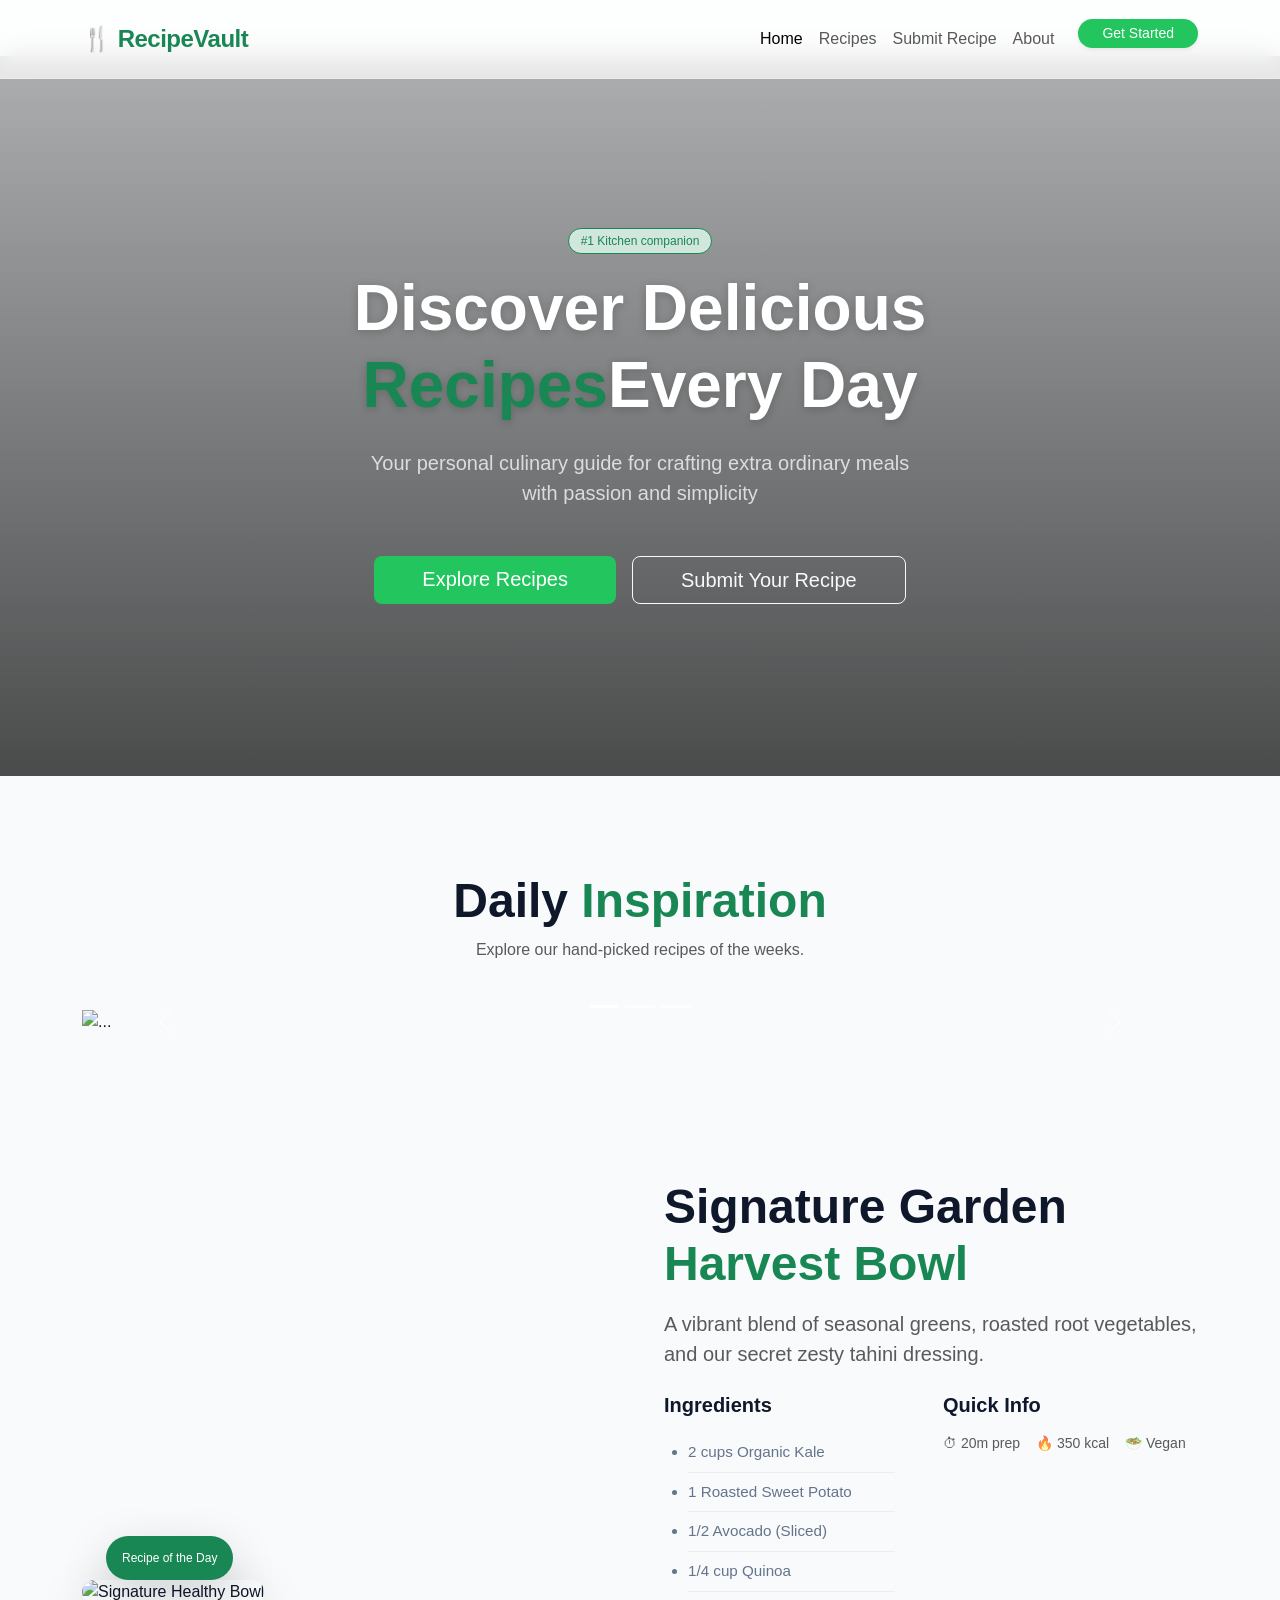
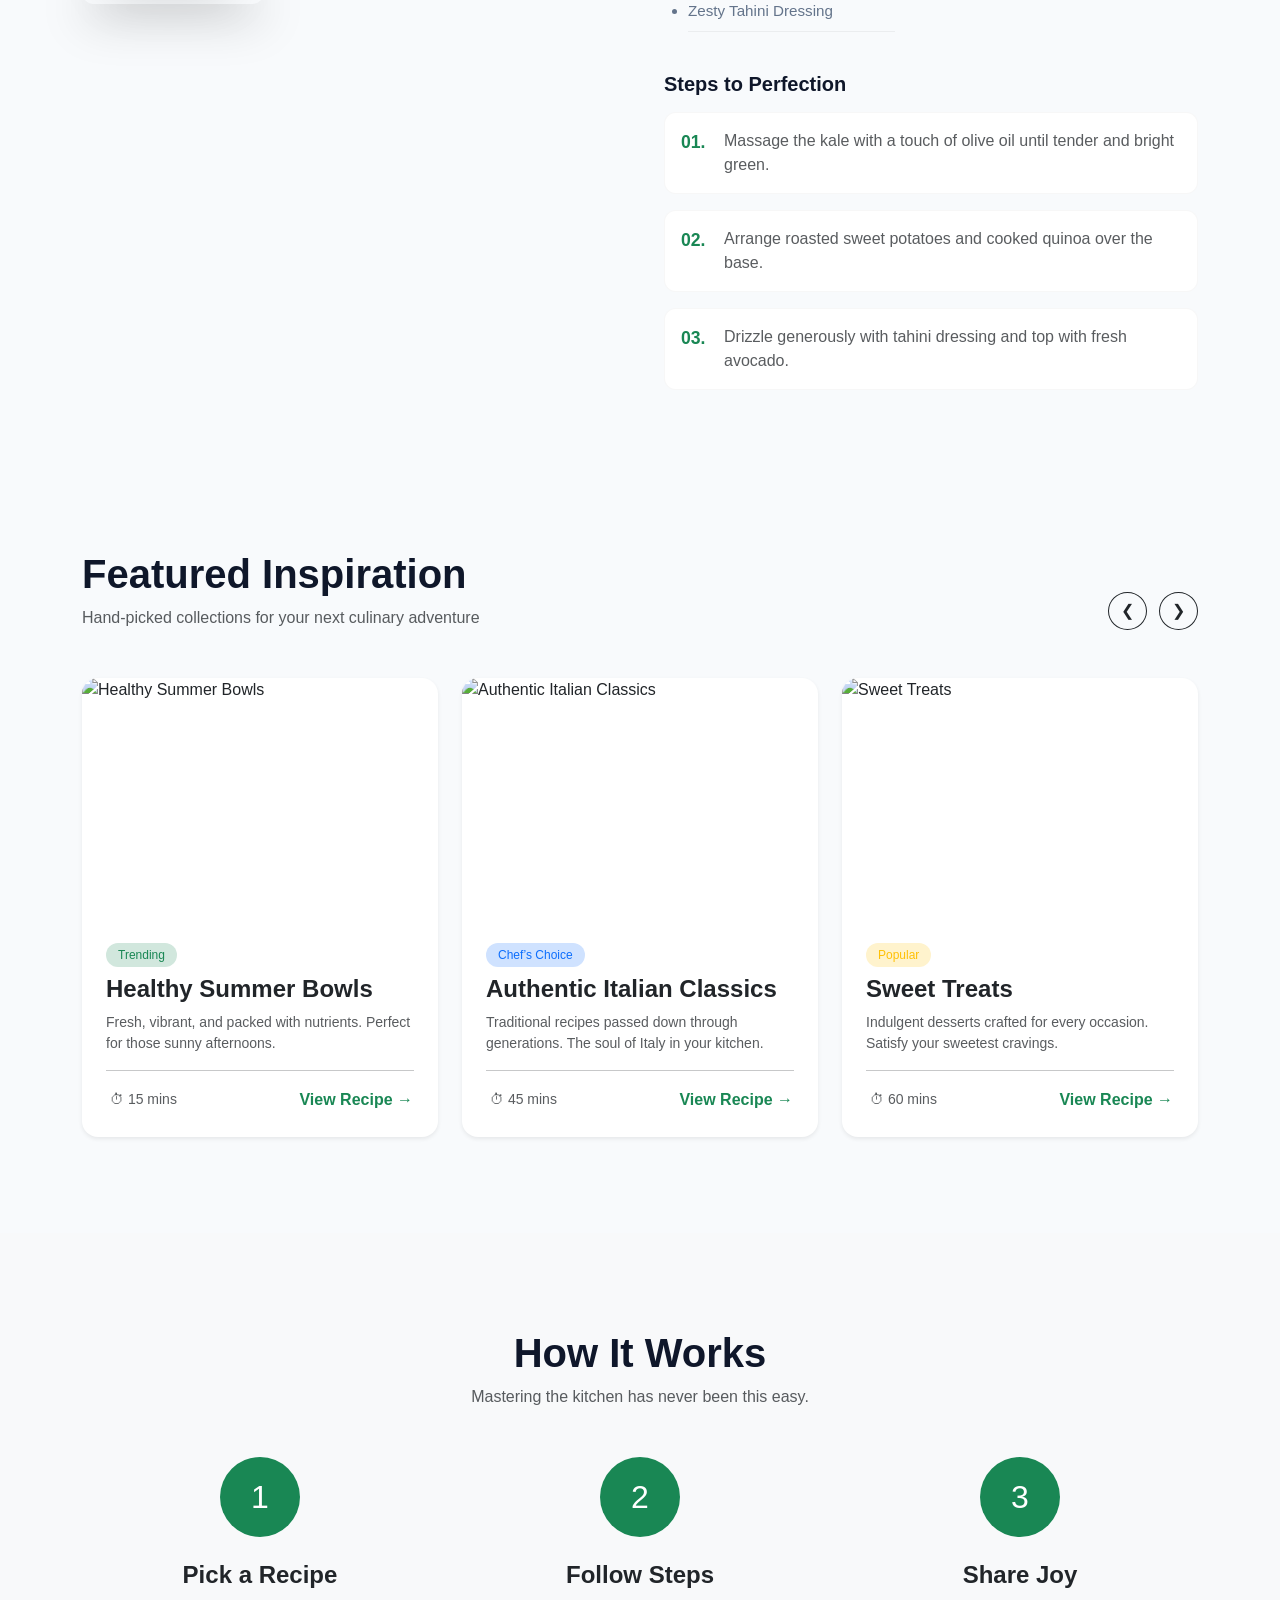
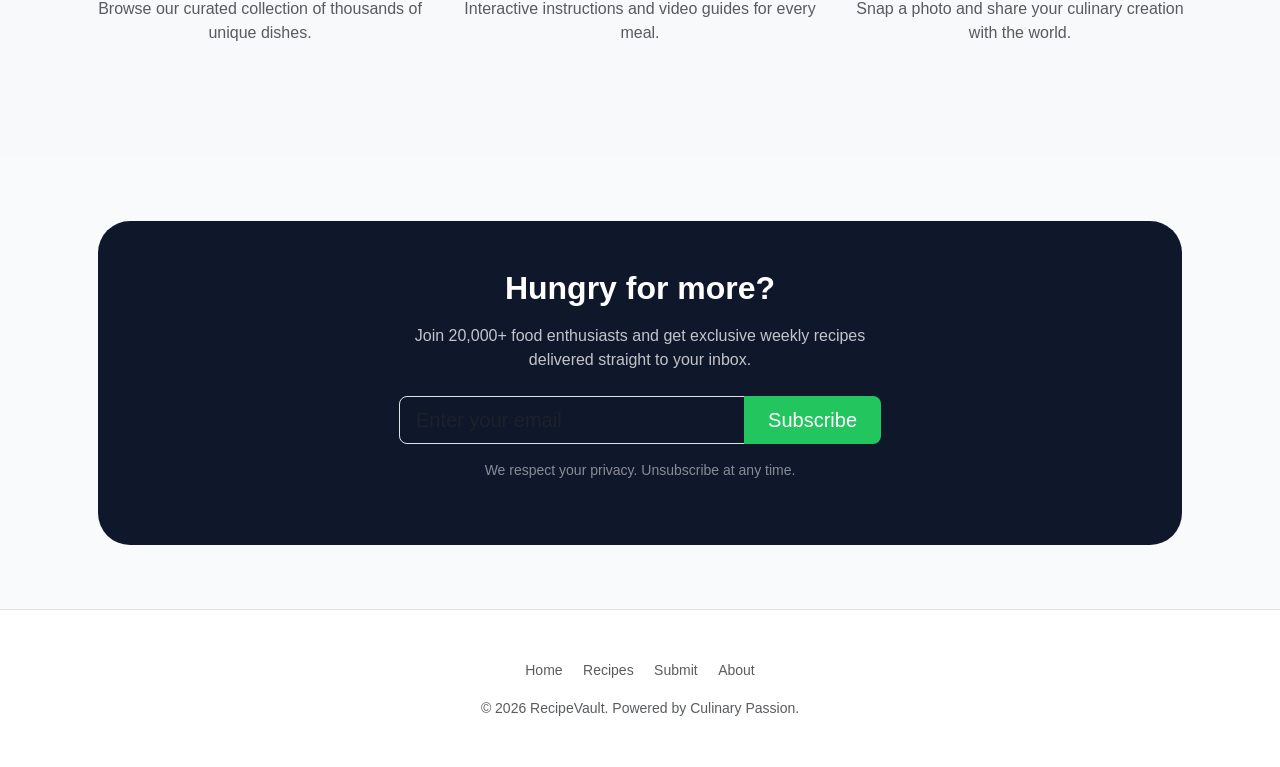
==== index.html @ 70a45aa1 "linking css file error fixing" ====
<!DOCTYPE html>
<html lang="en">
<head>
    <meta charset="UTF-8">
    <meta name="viewport" content="width=device-width, initial-scale=1">
    <title>RecipeVault</title>
    <link href="https://cdn.jsdelivr.net/npm/bootstrap@5.3.2/dist/css/bootstrap.min.css" rel="stylesheet">
    <link rel="stylesheet" href="/css/style.css">
    <link rel="stylesheet" href="https://cdnjs.cloudflare.com/ajax/libs/font-awesome/6.4.2/css/all.min.css">
</head>
<body>
<!--nav bar-->
<nav class="navbar navbar-expand-lg navbar-light fixed-top py-3">
        <div class="container">
            <a class="navbar-brand fw-bold text-success" href="index.html">🍴 RecipeVault</a>

            <button class="navbar-toggler border-0" type="button" data-bs-toggle="collapse" data-bs-target="#navMenu">
                <span class="navbar-toggler-icon"></span>
            </button>

            <div class="collapse navbar-collapse" id="navMenu">
                <ul class="navbar-nav ms-auto mb-2 mb-lg-0">
                    <li class="nav-item"><a class="nav-link fw-medium active" href="index.html">Home</a></li>
                    <li class="nav-item"><a class="nav-link fw-medium" href="recipes.html">Recipes</a></li>
                    <li class="nav-item"><a class="nav-link fw-medium" href="submit-recipe.html">Submit Recipe</a></li>
                    <li class="nav-item"><a class="nav-link fw-medium " href="about.html">About</a></li>
                    <li class="nav-item ms-lg-3"><a class="btn btn-success btn-sm px-4 rounded-pill shadow-sm mt-2 mt-lg-0"href="login.html">Get Started</a></li>
                </ul>
            </div>
        </div>
    </nav>

<section class="hero-section text-center text-white">
    <div class="container hero-content">
        <span class="badge bg-success-subtle text-success border border-success mb-3">#1 Kitchen companion</span>
        <h1 class="display-3 fw-bold">Discover Delicious<br><span class="text-success">Recipes</span>Every Day</h1>
        <p class="lead mb-5 opacity-75">Your personal culinary guide for crafting extra ordinary meals<br>with passion and simplicity</p>
        <div class="d-flex justify-content-center gap-3">
         <a href="recipes.html" class="btn btn-success btn-lg px-5" >Explore Recipes</a>
         <a href="submit-recipe.html" class="btn btn-outline-light btn-lg px-5" >Submit Your Recipe</a>
        </div>
    </div>
</section>
<section class="container my-5 py-5 reveal">
    <div class="text-center mb-5">
        <h2 class="display-5 fw-bold">Daily<span class="text-success"> Inspiration</span></h2>
        <p class="text-muted">Explore our hand-picked recipes of the weeks.</p>
    </div>
    <div id="carouselExampleCaptions" class="carousel slide">
  <div class="carousel-indicators">
    <button type="button" data-bs-target="#carouselExampleCaptions" data-bs-slide-to="0" class="active" aria-current="true" aria-label="Slide 1"></button>
    <button type="button" data-bs-target="#carouselExampleCaptions" data-bs-slide-to="1" aria-label="Slide 2"></button>
    <button type="button" data-bs-target="#carouselExampleCaptions" data-bs-slide-to="2" aria-label="Slide 3"></button>
  </div>
  <div class="carousel-inner">
    <div class="carousel-item active">
      <img src="https://images.unsplash.com/photo-1546069901-ba9599a7e63c?auto=format&fit=crop&w=1200&h=600&q=80" class="d-block w-100" alt="...">
      <div class="carousel-caption d-none d-md-block">
        <h5>First slide label</h5>
        <p>Some representative placeholder content for the first slide.</p>
      </div>
    </div>
    <div class="carousel-item">
      <img src="https://images.unsplash.com/photo-1567620905732-2d1ec7ab7445?auto=format&fit=crop&w=1200&h=600&q=80" class="d-block w-100" alt="...">
      <div class="carousel-caption d-none d-md-block">
        <h5>Second slide label</h5>
        <p>Some representative placeholder content for the second slide.</p>
      </div>
    </div>
    <div class="carousel-item">
      <img src="https://images.unsplash.com/photo-1551024601-bec78aea704b?auto=format&fit=crop&w=1200&h=600&q=80" class="d-block w-100" alt="...">
      <div class="carousel-caption d-none d-md-block">
        <h5>Third slide label</h5>
        <p>Some representative placeholder content for the third slide.</p>
      </div>
    </div>
  </div>
  <button class="carousel-control-prev" type="button" data-bs-target="#carouselExampleCaptions" data-bs-slide="prev">
    <span class="carousel-control-prev-icon" aria-hidden="true"></span>
    <span class="visually-hidden">Previous</span>
  </button>
  <button class="carousel-control-next" type="button" data-bs-target="#carouselExampleCaptions" data-bs-slide="next">
    <span class="carousel-control-next-icon" aria-hidden="true"></span>
    <span class="visually-hidden">Next</span>
  </button>
</div>
</section>

  <section class="container my-5 py-5 reveal">
        <div class="row g-5 align-items-center">
            <div class="col-lg-6">
                <div class="position-relative">
                    <img src="https://images.unsplash.com/photo-1546069901-ba9599a7e63c?auto=format&fit=crop&w=1200&q=80"
                        class="img-fluid rounded-4 shadow-lg" alt="Signature Healthy Bowl">
                    <div class="position-absolute bottom-0 start-0 m-4">
                        <span class="badge bg-success shadow-lg p-3">Recipe of the Day</span>
                    </div>
                </div>
            </div>
            <div class="col-lg-6">
                <h2 class="display-5 fw-bold mb-3">Signature Garden <br><span class="text-success">Harvest Bowl</span>
                </h2>
                <p class="text-muted lead mb-4">A vibrant blend of seasonal greens, roasted root vegetables, and our
                    secret zesty tahini dressing.</p>

                <div class="row">
                    <div class="col-md-6 mb-4">
                        <h5 class="fw-bold mb-3">Ingredients</h5>
                        <ul  class="list-unstyled ingredients-list px-4" style="list-style-type: disc;">
                            <li> 2 cups Organic Kale</li>
                            <li> 1 Roasted Sweet Potato</li>
                            <li> 1/2 Avocado (Sliced)</li>
                            <li> 1/4 cup Quinoa</li>
                            <li> Zesty Tahini Dressing</li>
                        </ul>
                    </div>
                    <div class="col-md-6 mb-4">
                        <h5 class="fw-bold mb-3">Quick Info</h5>
                        <div class="d-flex gap-3 text-muted small">
                            <span>⏱ 20m prep</span>
                            <span>🔥 350 kcal</span>
                            <span>🥗 Vegan</span>
                        </div>
                    </div>
                </div>

                <div class="instructions-section">
                    <h5 class="fw-bold mb-3">Steps to Perfection</h5>
                    <div class="instruction-step mb-3">
                        <span class="step-number text-success fw-bold me-2">01.</span>
                        <span class="text-muted">Massage the kale with a touch of olive oil until tender and bright
                            green.</span>
                    </div>
                    <div class="instruction-step mb-3">
                        <span class="step-number text-success fw-bold me-2">02.</span>
                        <span class="text-muted">Arrange roasted sweet potatoes and cooked quinoa over the base.</span>
                    </div>
                    <div class="instruction-step mb-3">
                        <span class="step-number text-success fw-bold me-2">03.</span>
                        <span class="text-muted">Drizzle generously with tahini dressing and top with fresh
                            avocado.</span>
                    </div>
                </div>
            </div>
        </div>
    </section>

 <section class="container my-5 py-5" id="recipes">
        <div class="d-flex justify-content-between align-items-end mb-5 reveal">
            <div>
                <h2 class="fw-bold display-6">Featured Inspiration</h2>
                <p class="text-muted mb-0">Hand-picked collections for your next culinary adventure</p>
            </div>
            <div class="d-none d-md-block">
                <button class="btn btn-outline-dark rounded-circle me-2">❮</button>
                <button class="btn btn-outline-dark rounded-circle">❯</button>
            </div>
        </div>

        <div class="row g-4">
            <!-- CARD 1 -->
            <div class="col-md-4 reveal">
                <div class="card recipe-card shadow-sm h-100">
                    <img src="https://images.unsplash.com/photo-1512621776951-a57141f2eefd?auto=format&fit=crop&w=800&q=80"
                        class="card-img-top" alt="Healthy Summer Bowls">
                    <div class="card-body">
                        <span class="badge bg-success-subtle text-success mb-2">Trending</span>
                        <h4 class="card-title fw-bold">Healthy Summer Bowls</h4>
                        <p class="text-muted small">Fresh, vibrant, and packed with nutrients. Perfect for those sunny
                            afternoons.</p>
                        <hr class="my-3 opacity-10">
                        <div class="d-flex justify-content-between align-items-center">
                            <span class="text-muted small"><i class="bi bi-clock me-1"></i>⏱ 15 mins</span>
                            <a href="#" class="btn btn-link text-success p-0 text-decoration-none fw-bold">View Recipe
                                →</a>
                        </div>
                    </div>
                </div>
            </div>

            <!-- CARD 2 -->
            <div class="col-md-4 reveal">
                <div class="card recipe-card shadow-sm h-100">
                    <img src="https://images.unsplash.com/photo-1473093226795-af9932fe5856?auto=format&fit=crop&w=800&q=80"
                        class="card-img-top" alt="Authentic Italian Classics">
                    <div class="card-body">
                        <span class="badge bg-primary-subtle text-primary mb-2">Chef’s Choice</span>
                        <h4 class="card-title fw-bold">Authentic Italian Classics</h4>
                        <p class="text-muted small">Traditional recipes passed down through generations. The soul of
                            Italy in your kitchen.</p>
                        <hr class="my-3 opacity-10">
                        <div class="d-flex justify-content-between align-items-center">
                            <span class="text-muted small"><i class="bi bi-clock me-1"></i>⏱ 45 mins</span>
                            <a href="#" class="btn btn-link text-success p-0 text-decoration-none fw-bold">View Recipe
                                →</a>
                        </div>
                    </div>
                </div>
            </div>

            <!-- CARD 3 -->
            <div class="col-md-4 reveal">
                <div class="card recipe-card shadow-sm h-100">
                    <img src="https://images.unsplash.com/photo-1488477181946-6428a0291777?auto=format&fit=crop&w=800&q=80"
                        class="card-img-top" alt="Sweet Treats">
                    <div class="card-body">
                        <span class="badge bg-warning-subtle text-warning mb-2">Popular</span>
                        <h4 class="card-title fw-bold">Sweet Treats</h4>
                        <p class="text-muted small">Indulgent desserts crafted for every occasion. Satisfy your sweetest
                            cravings.</p>
                        <hr class="my-3 opacity-10">
                        <div class="d-flex justify-content-between align-items-center">
                            <span class="text-muted small"><i class="bi bi-clock me-1"></i>⏱ 60 mins</span>
                            <a href="#" class="btn btn-link text-success p-0 text-decoration-none fw-bold">View Recipe
                                →</a>
                        </div>
                    </div>
                </div>
            </div>
        </div>
    </section>
    <section class="bg-light py-5">
        <div class="container py-5 reveal">
            <div class="text-center mb-5">
                <h2 class="fw-bold display-6">How It Works</h2>
                <p class="text-muted">Mastering the kitchen has never been this easy.</p>
            </div>
            <div class="row g-4 text-center">
                <div class="col-md-4">
                    <div class="card border-0 bg-transparent">
                        <div class="bg-success text-white rounded-circle d-inline-flex align-items-center justify-content-center mb-4 mx-auto"
                            style="width: 80px; height: 80px; font-size: 2rem;">1</div>
                        <h4 class="fw-bold">Pick a Recipe</h4>
                        <p class="text-muted">Browse our curated collection of thousands of unique dishes.</p>
                    </div>
                </div>
                <div class="col-md-4">
                    <div class="card border-0 bg-transparent">
                        <div class="bg-success text-white rounded-circle d-inline-flex align-items-center justify-content-center mb-4 mx-auto"
                            style="width: 80px; height: 80px; font-size: 2rem;">2</div>
                        <h4 class="fw-bold">Follow Steps</h4>
                        <p class="text-muted">Interactive instructions and video guides for every meal.</p>
                    </div>
                </div>
                <div class="col-md-4">
                    <div class="card border-0 bg-transparent">
                        <div class="bg-success text-white rounded-circle d-inline-flex align-items-center justify-content-center mb-4 mx-auto"
                            style="width: 80px; height: 80px; font-size: 2rem;">3</div>
                        <h4 class="fw-bold">Share Joy</h4>
                        <p class="text-muted">Snap a photo and share your culinary creation with the world.</p>
                    </div>
                </div>
            </div>
        </div>
    </section>
    <section class="container mb-5 reveal">
        <div class="newsletter-section text-center text-white p-5">
            <h2 class="fw-bold mb-3">Hungry for more?</h2>
            <p class="opacity-75 mb-4">Join 20,000+ food enthusiasts and get exclusive weekly recipes <br>delivered
                straight to your inbox.</p>
            <div class="row justify-content-center">
                <div class="col-md-6">
                    <div class="input-group mb-3">
                        <input type="email"
                            class="form-control form-control-lg bg-transparent text-white border-white-50"
                            placeholder="Enter your email" style="color: white;">
                        <button class="btn btn-success btn-lg px-4 border-0">Subscribe</button>
                    </div>
                    <p class="small opacity-50">We respect your privacy. Unsubscribe at any time.</p>
                </div>
            </div>
        </div>
    </section>
     <footer class="bg-white border-top py-5" id="contact">
        <div class="container text-center">
            <div class="mb-3">
                <a href="index.html" class="text-decoration-none text-muted mx-2 small">Home</a>
                <a href="recipes.html" class="text-decoration-none text-muted mx-2 small">Recipes</a>
                <a href="submit-recipe.html" class="text-decoration-none text-muted mx-2 small">Submit</a>
                <a href="about.html" class="text-decoration-none text-muted mx-2 small">About</a>
            </div>
            <p class="text-muted small mb-0">© 2026 RecipeVault. Powered by Culinary Passion.</p>
        </div>
    </footer>

<script src="https://cdn.jsdelivr.net/npm/bootstrap@5.3.2/dist/js/bootstrap.bundle.min.js">
    
</script>
<script src="js/script.js"></script>
</body>
</html>
---- css/style.css ----
:root {
    --primary: #22c55e;
    --primary-hover: #16a34a;
    --secondary: #64748b;
    --accent: #f59e0b;
    --background: #f8fafc;
    --surface: #ffffff;
    --glass: rgba(255, 255, 255, 0.7);
    --glass-border: rgba(255, 255, 255, 0.2);
    --text-main: #0f172a;
    --text-muted: #64748b;
    --shadow-sm: 0 1px 2px 0 rgb(0 0 0 / 0.05);
    --shadow-md: 0 4px 6px -1px rgb(0 0 0 / 0.1), 0 2px 4px -2px rgb(0 0 0 / 0.1);
    --shadow-lg: 0 10px 15px -3px rgb(0 0 0 / 0.1), 0 4px 6px -4px rgb(0 0 0 / 0.1);
    --radius: 1rem;
    --transition: all 0.3s cubic-bezier(0.4, 0, 0.2, 1);
}

@import url('https://fonts.googleapis.com/css2?family=Outfit:wght@300;400;600;700&display=swap');

body {
    font-family: 'Outfit', sans-serif;
    background-color: var(--background);
    color: var(--text-main);
    overflow-x: hidden;
}
.navbar {
    background: var(--glass) !important;
    backdrop-filter: blur(12px);
    -webkit-backdrop-filter: blur(12px);
    border-bottom: 1px solid var(--glass-border);
    transition: var(--transition);
}

.navbar-brand {
    font-size: 1.5rem;
    letter-spacing: -0.5px;
}

.hero-section {
    position: relative;
    height: 80vh;
    min-height: 600px;
    background: url('https://images.unsplash.com/photo-1543353071-873f17a7a088?auto=format&fit=crop&w=1600&q=80') center/cover no-repeat;
    display: flex;
    align-items: center;
    justify-content: center;
    margin-top: 56px;
    overflow: hidden;
}
.hero-section::before {
    content: '';
    position: absolute;
    inset: 0;
    background: linear-gradient(to bottom, rgba(0, 0, 0, 0.3) 0%, rgba(0, 0, 0, 0.7) 100%);
    z-index: 1;
}

.hero-content {
    position: relative;
    z-index: 2;
    max-width: 800px;
}

.hero-section h1 {
    font-size: 4rem;
    font-weight: 700;
    margin-bottom: 1.5rem;
    text-shadow: 0 2px 10px rgba(0, 0, 0, 0.2);
}
.recipe-card {
    border: none;
    border-radius: var(--radius);
    overflow: hidden;
    transition: var(--transition);
    background: var(--surface);
}

.recipe-card:hover {
    transform: translateY(-8px);
    box-shadow: var(--shadow-lg);
}

.recipe-card img {
    height: 240px;
    object-fit: cover;
    transition: var(--transition);
}

.recipe-card:hover img {
    transform: scale(1.05);
}

.recipe-card .card-body {
    padding: 1.5rem;
}

.badge {
    padding: 0.5em 1em;
    border-radius: 2rem;
    font-weight: 500;
}

.btn.btn-success {
    background-color: var(--primary);
    border: none;
}

.btn.btn-success:hover {
    background-color: var(--primary-hover);
}
.newsletter-section {
    background: var(--text-main);
    padding: 5rem 0;
    border-radius: 2rem;
    margin: 4rem 1rem;
}
.ingredients-list li {
    padding: 0.5rem 0;
    font-size: 0.95rem;
    color: var(--text-muted);
    border-bottom: 1px solid rgba(0, 0, 0, 0.05);
}

.ingredients-list .form-check-input:checked+span {
    text-decoration: line-through;
    opacity: 0.6;
}

.instruction-step {
    display: flex;
    align-items: flex-start;
    padding: 1rem;
    background: var(--surface);
    border-radius: 0.75rem;
    border: 1px solid rgba(0, 0, 0, 0.03);
    transition: var(--transition);
}

.instruction-step:hover {
    border-color: var(--primary);
    transform: translateX(5px);
}

.step-number {
    font-size: 1.1rem;
    min-width: 35px;
}



@media (max-width: 768px) {
    .hero-section h1 {
        font-size: 2.5rem;
    }
}
.reveal{
    opacity:0;
    transform:translateY(40px);
    transition:1s;
}

.reveal.active{
    opacity:1;
    transform:translateY(0);
}
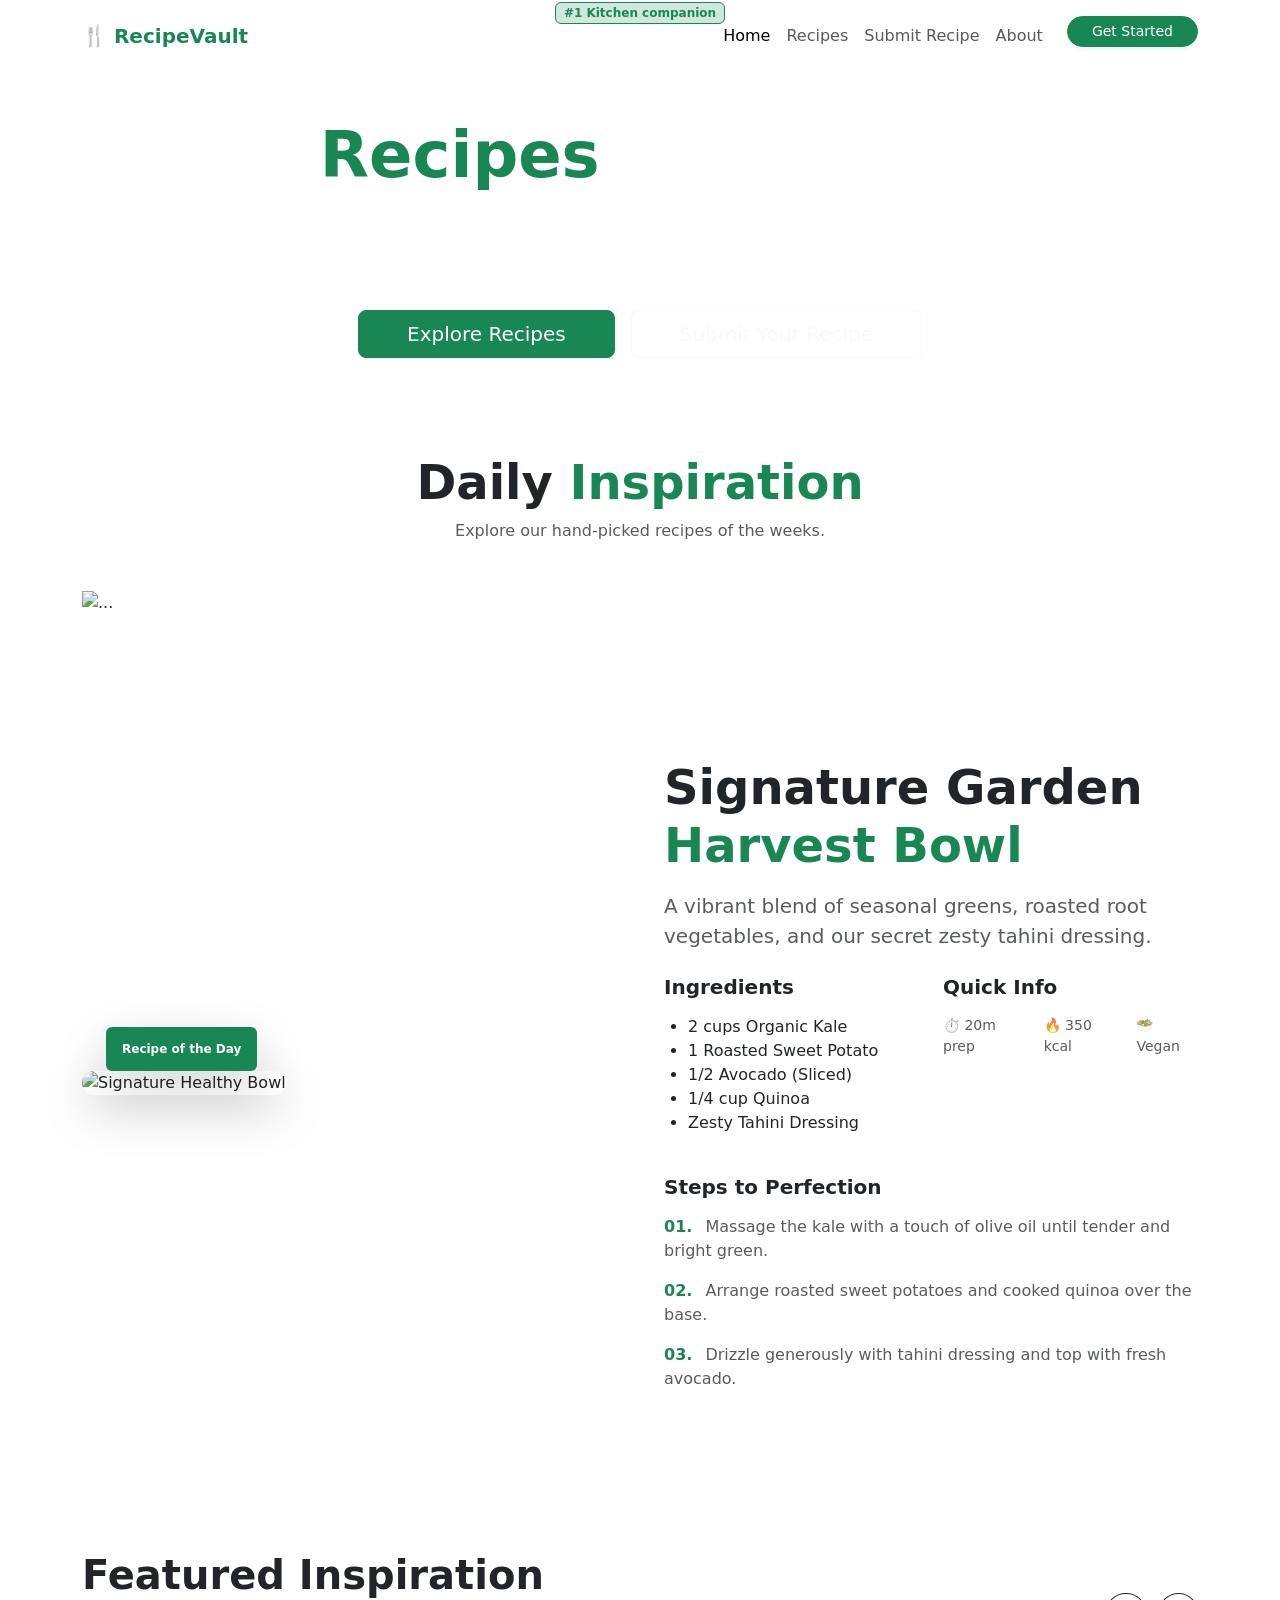
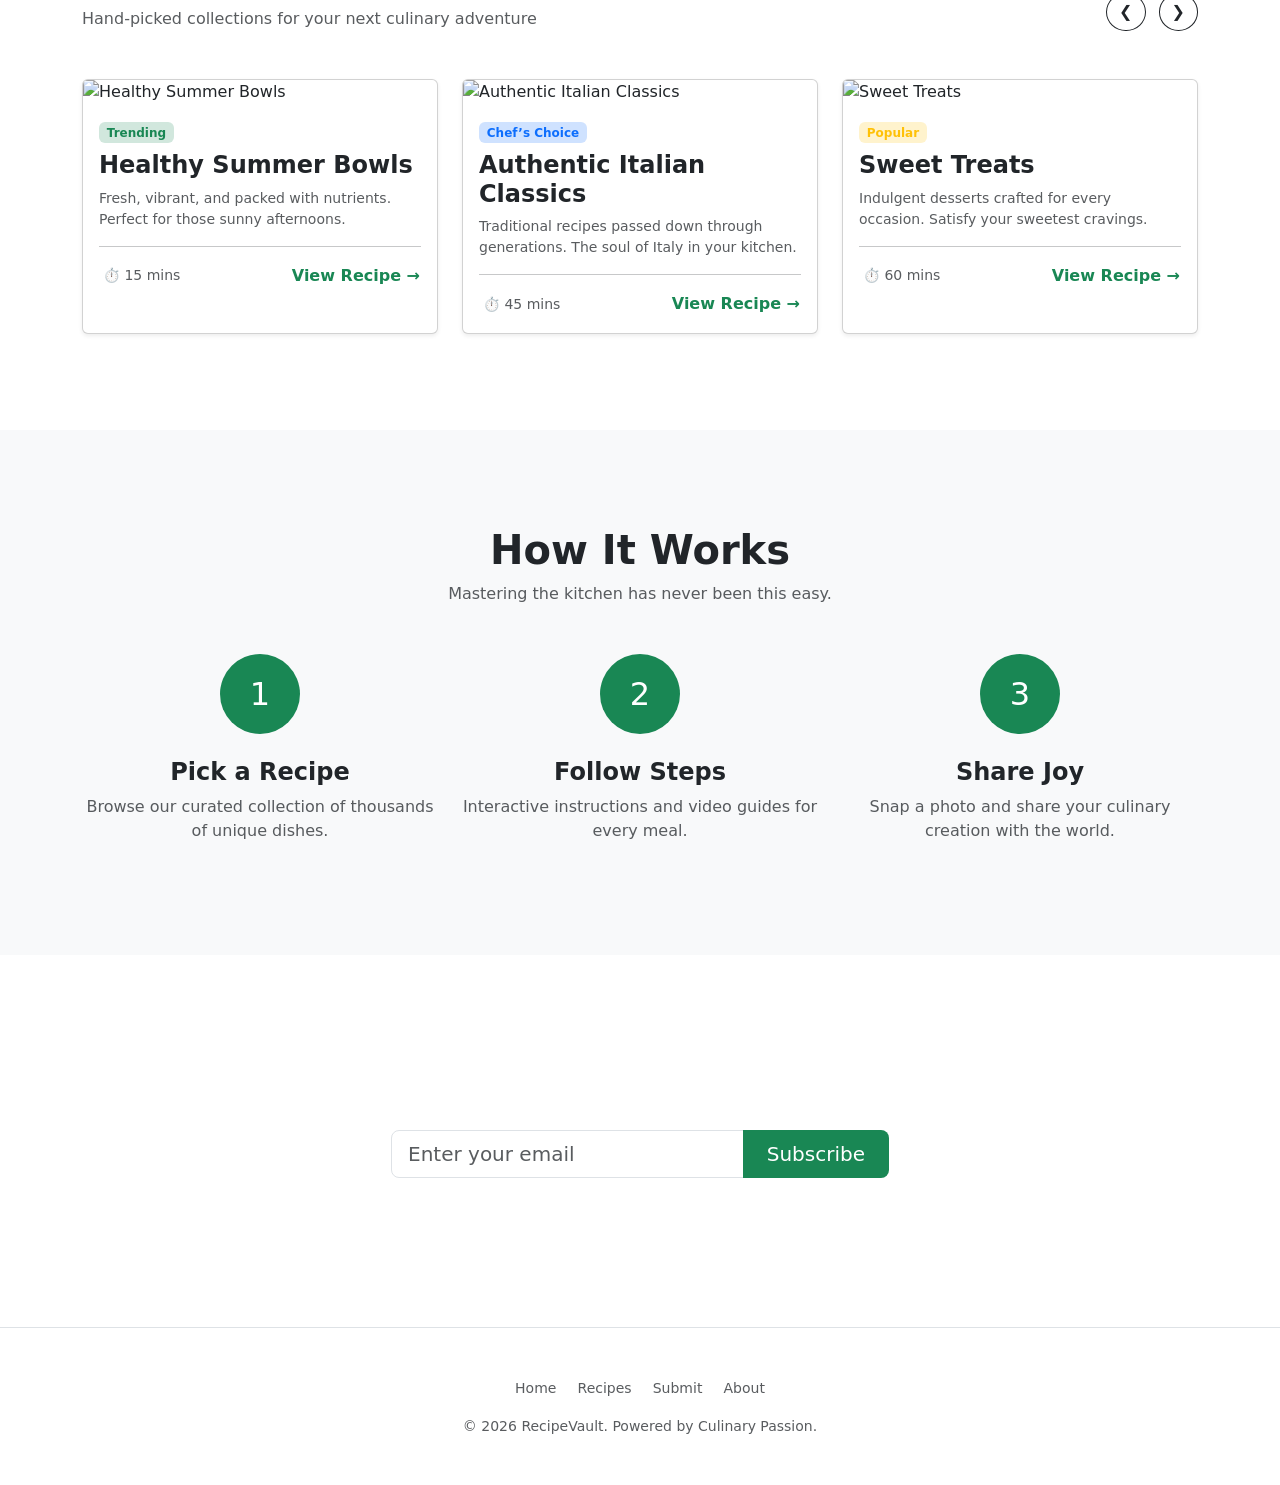
==== commit c8d55889: "Update index.html" ====
--- a/index.html
+++ b/index.html
@@ -5,7 +5,7 @@
     <meta name="viewport" content="width=device-width, initial-scale=1">
     <title>RecipeVault</title>
     <link href="https://cdn.jsdelivr.net/npm/bootstrap@5.3.2/dist/css/bootstrap.min.css" rel="stylesheet">
-    <link rel="stylesheet" href="/css/style.css">
+    <link rel="stylesheet" href="https://github.com/ViboothiBalasooriya/Recipe_Vault/blob/main/css/style.css">
     <link rel="stylesheet" href="https://cdnjs.cloudflare.com/ajax/libs/font-awesome/6.4.2/css/all.min.css">
 </head>
 <body>
@@ -286,6 +286,6 @@
 <script src="https://cdn.jsdelivr.net/npm/bootstrap@5.3.2/dist/js/bootstrap.bundle.min.js">
     
 </script>
-<script src="js/script.js"></script>
+<script src="/js/script.js"></script>
 </body>
-</html>+</html>
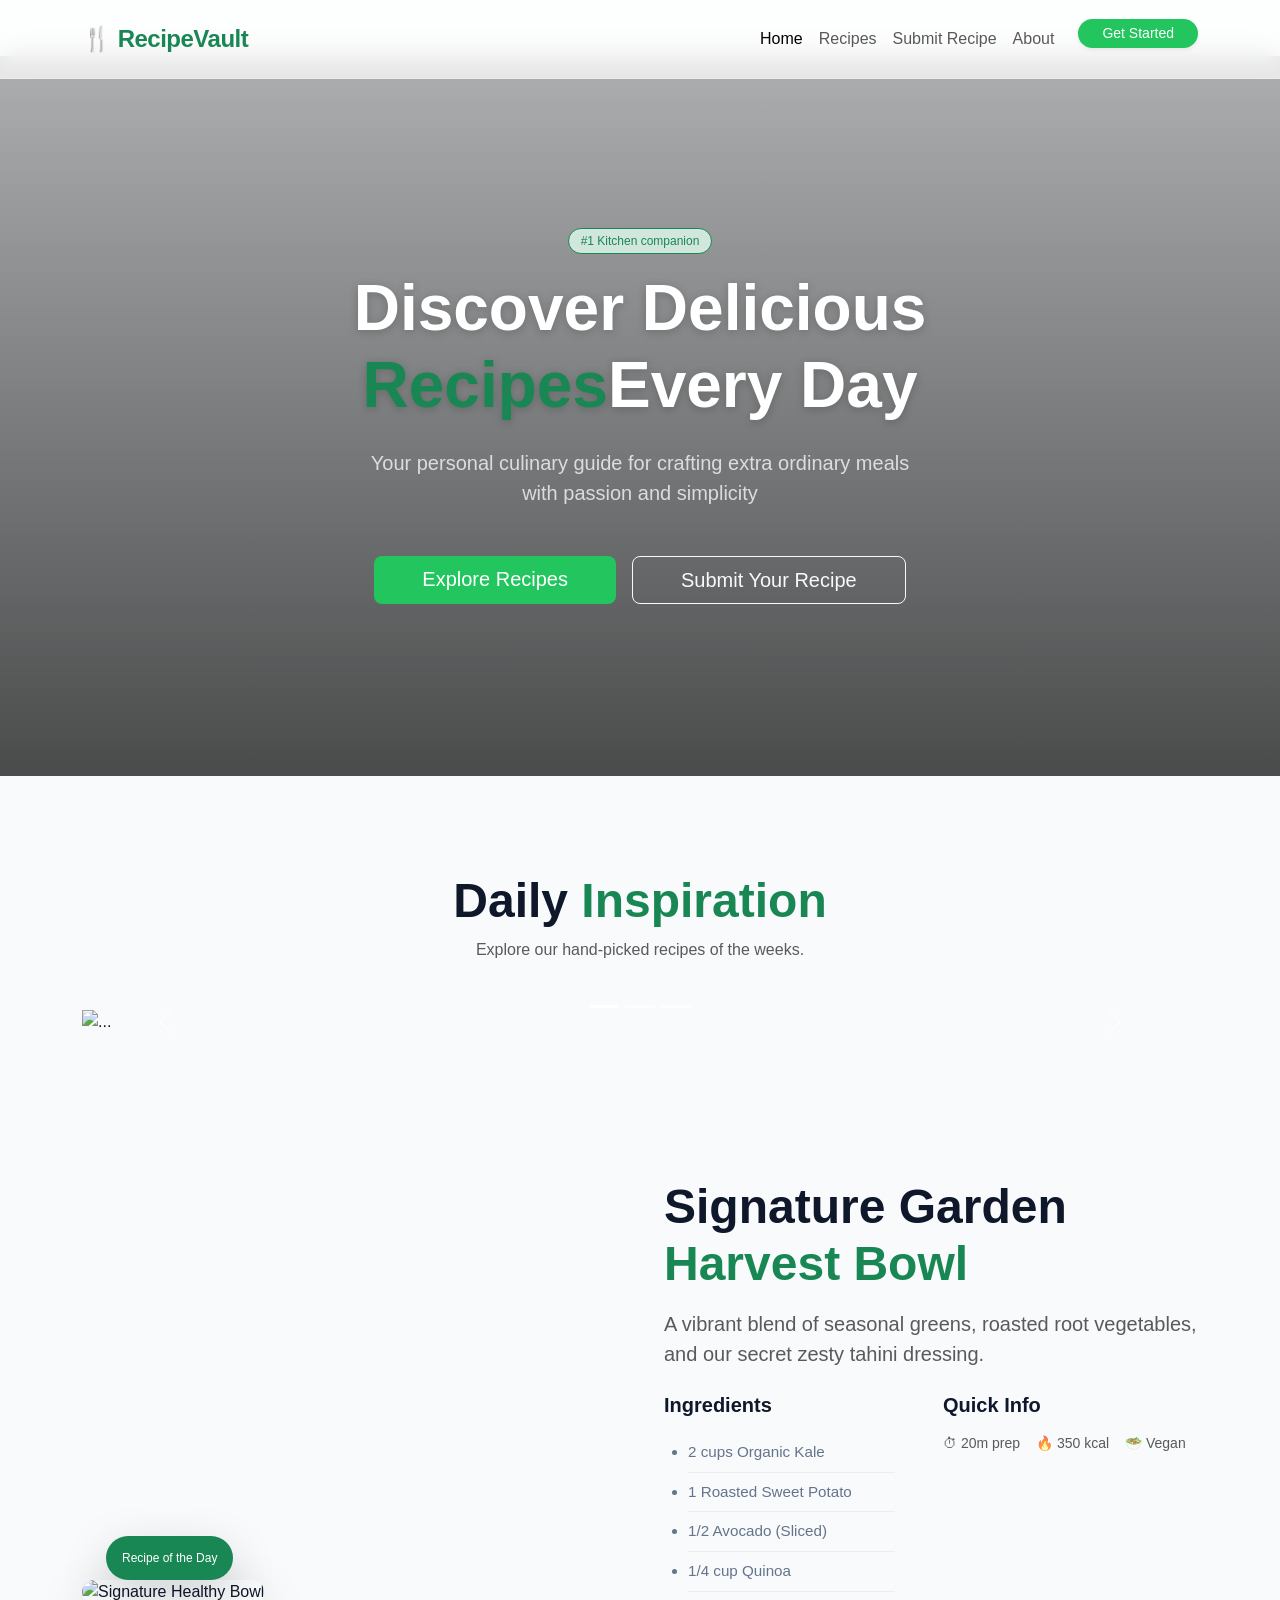
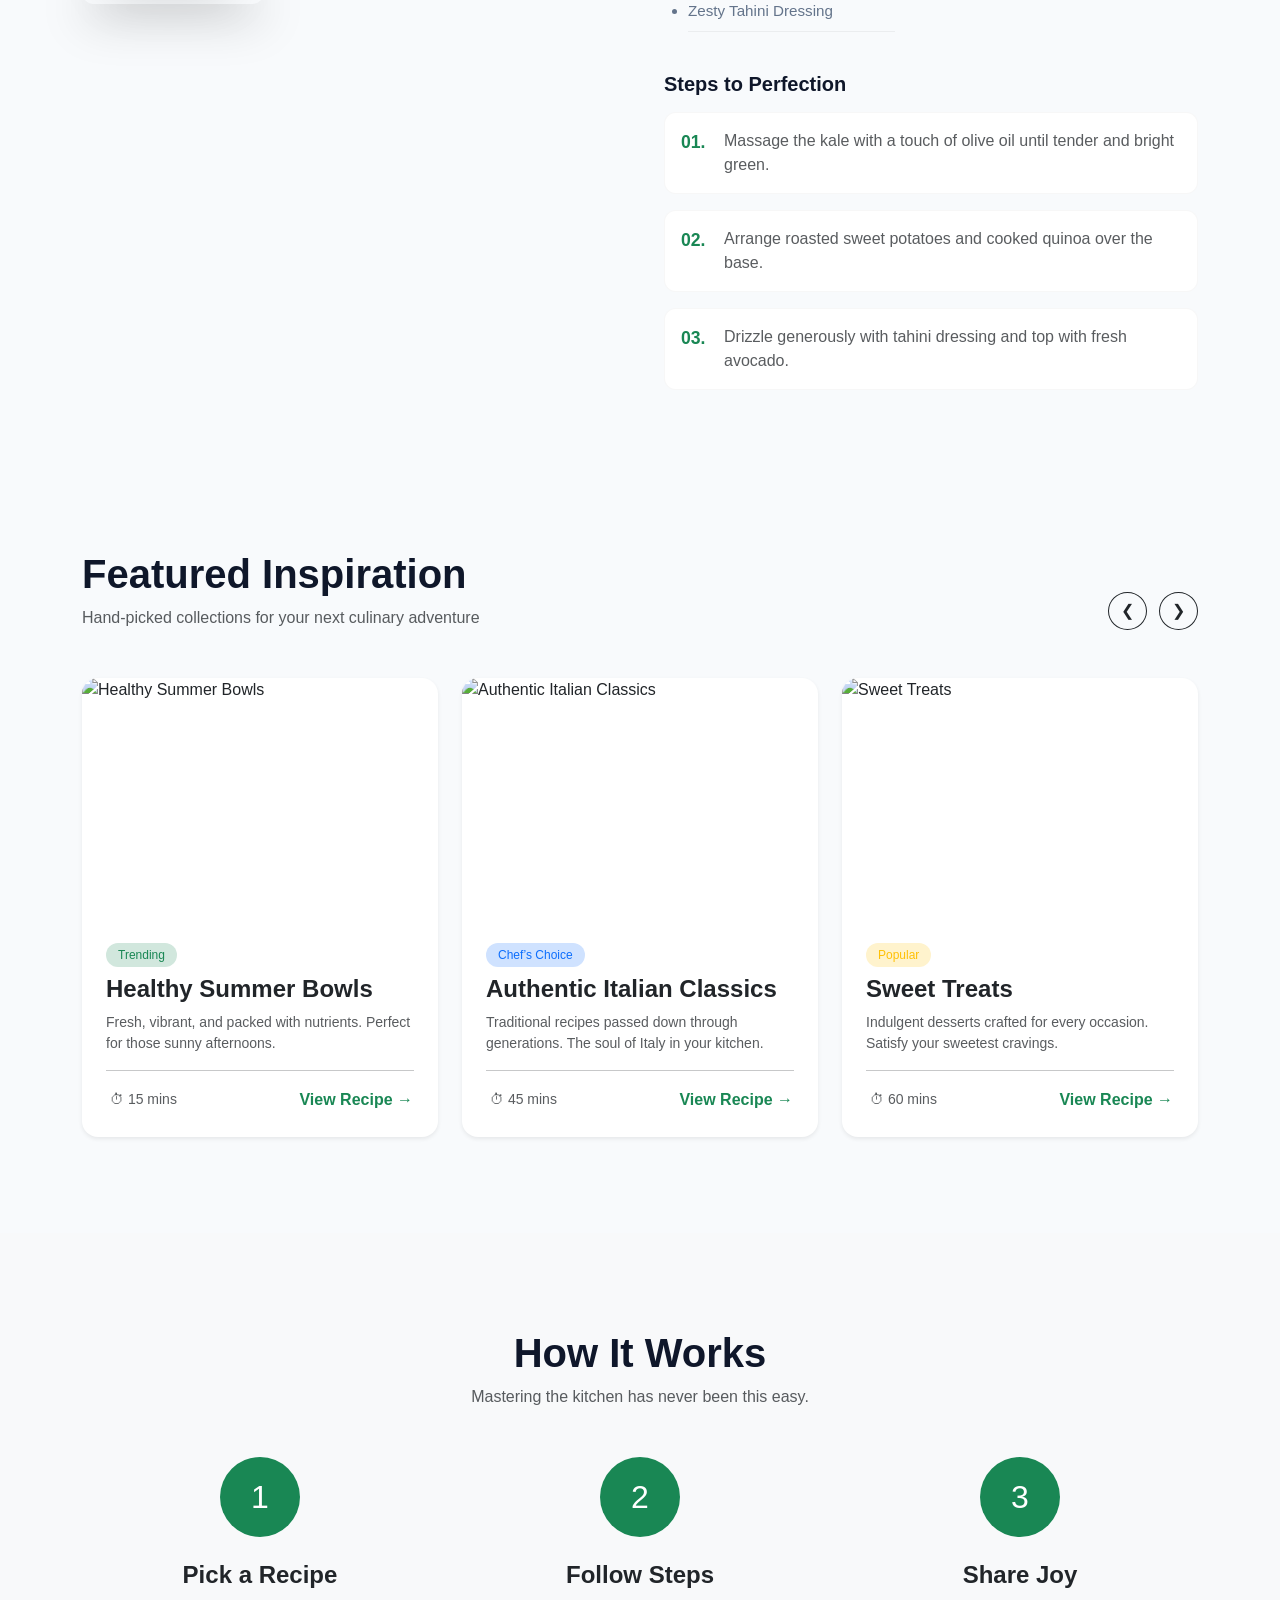
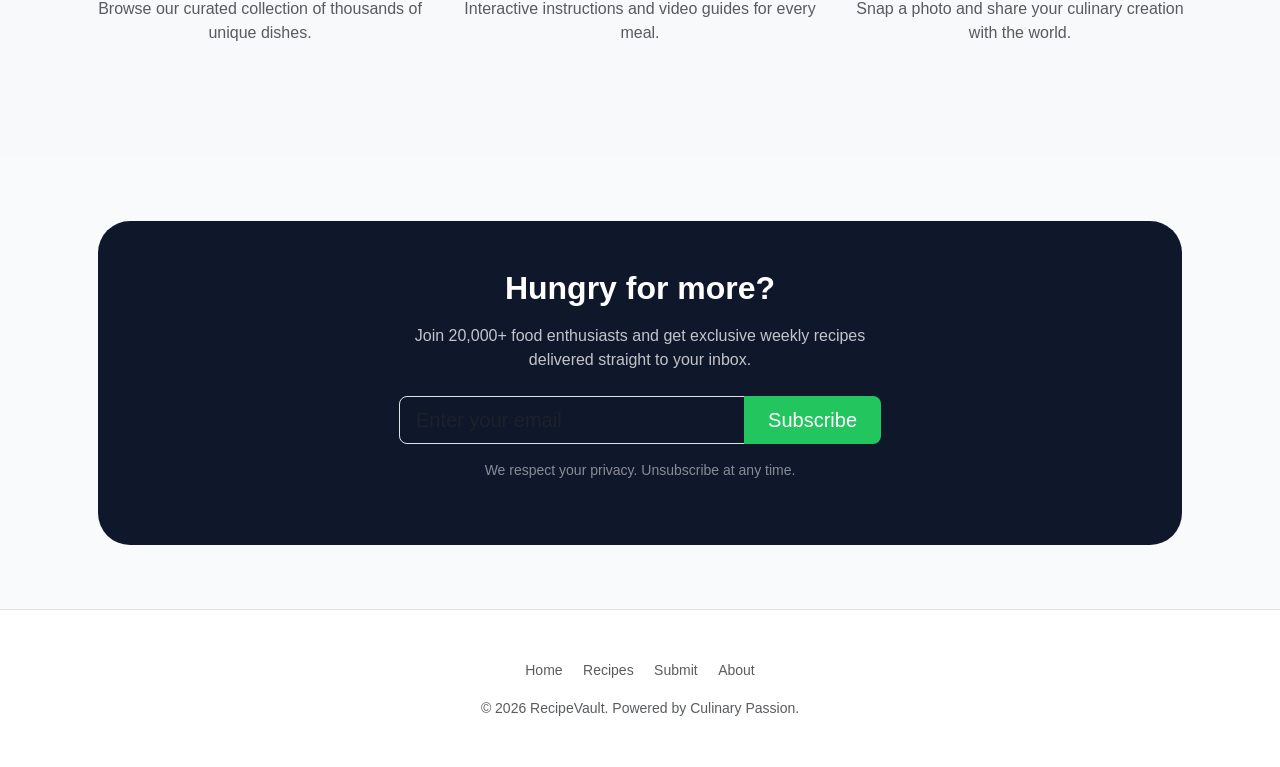
==== commit 2d0db72d: "fixing css file linking error" ====
--- a/index.html
+++ b/index.html
@@ -5,7 +5,7 @@
     <meta name="viewport" content="width=device-width, initial-scale=1">
     <title>RecipeVault</title>
     <link href="https://cdn.jsdelivr.net/npm/bootstrap@5.3.2/dist/css/bootstrap.min.css" rel="stylesheet">
-    <link rel="stylesheet" href="https://github.com/ViboothiBalasooriya/Recipe_Vault/blob/main/css/style.css">
+    <link rel="stylesheet" href="css/style.css">
     <link rel="stylesheet" href="https://cdnjs.cloudflare.com/ajax/libs/font-awesome/6.4.2/css/all.min.css">
 </head>
 <body>
--- a/css/style.css
+++ b/css/style.css
@@ -0,0 +1,166 @@
+:root {
+    --primary: #22c55e;
+    --primary-hover: #16a34a;
+    --secondary: #64748b;
+    --accent: #f59e0b;
+    --background: #f8fafc;
+    --surface: #ffffff;
+    --glass: rgba(255, 255, 255, 0.7);
+    --glass-border: rgba(255, 255, 255, 0.2);
+    --text-main: #0f172a;
+    --text-muted: #64748b;
+    --shadow-sm: 0 1px 2px 0 rgb(0 0 0 / 0.05);
+    --shadow-md: 0 4px 6px -1px rgb(0 0 0 / 0.1), 0 2px 4px -2px rgb(0 0 0 / 0.1);
+    --shadow-lg: 0 10px 15px -3px rgb(0 0 0 / 0.1), 0 4px 6px -4px rgb(0 0 0 / 0.1);
+    --radius: 1rem;
+    --transition: all 0.3s cubic-bezier(0.4, 0, 0.2, 1);
+}
+
+@import url('https://fonts.googleapis.com/css2?family=Outfit:wght@300;400;600;700&display=swap');
+
+body {
+    font-family: 'Outfit', sans-serif;
+    background-color: var(--background);
+    color: var(--text-main);
+    overflow-x: hidden;
+}
+.navbar {
+    background: var(--glass) !important;
+    backdrop-filter: blur(12px);
+    -webkit-backdrop-filter: blur(12px);
+    border-bottom: 1px solid var(--glass-border);
+    transition: var(--transition);
+}
+
+.navbar-brand {
+    font-size: 1.5rem;
+    letter-spacing: -0.5px;
+}
+
+.hero-section {
+    position: relative;
+    height: 80vh;
+    min-height: 600px;
+    background: url('https://images.unsplash.com/photo-1543353071-873f17a7a088?auto=format&fit=crop&w=1600&q=80') center/cover no-repeat;
+    display: flex;
+    align-items: center;
+    justify-content: center;
+    margin-top: 56px;
+    overflow: hidden;
+}
+.hero-section::before {
+    content: '';
+    position: absolute;
+    inset: 0;
+    background: linear-gradient(to bottom, rgba(0, 0, 0, 0.3) 0%, rgba(0, 0, 0, 0.7) 100%);
+    z-index: 1;
+}
+
+.hero-content {
+    position: relative;
+    z-index: 2;
+    max-width: 800px;
+}
+
+.hero-section h1 {
+    font-size: 4rem;
+    font-weight: 700;
+    margin-bottom: 1.5rem;
+    text-shadow: 0 2px 10px rgba(0, 0, 0, 0.2);
+}
+.recipe-card {
+    border: none;
+    border-radius: var(--radius);
+    overflow: hidden;
+    transition: var(--transition);
+    background: var(--surface);
+}
+
+.recipe-card:hover {
+    transform: translateY(-8px);
+    box-shadow: var(--shadow-lg);
+}
+
+.recipe-card img {
+    height: 240px;
+    object-fit: cover;
+    transition: var(--transition);
+}
+
+.recipe-card:hover img {
+    transform: scale(1.05);
+}
+
+.recipe-card .card-body {
+    padding: 1.5rem;
+}
+
+.badge {
+    padding: 0.5em 1em;
+    border-radius: 2rem;
+    font-weight: 500;
+}
+
+.btn.btn-success {
+    background-color: var(--primary);
+    border: none;
+}
+
+.btn.btn-success:hover {
+    background-color: var(--primary-hover);
+}
+.newsletter-section {
+    background: var(--text-main);
+    padding: 5rem 0;
+    border-radius: 2rem;
+    margin: 4rem 1rem;
+}
+.ingredients-list li {
+    padding: 0.5rem 0;
+    font-size: 0.95rem;
+    color: var(--text-muted);
+    border-bottom: 1px solid rgba(0, 0, 0, 0.05);
+}
+
+.ingredients-list .form-check-input:checked+span {
+    text-decoration: line-through;
+    opacity: 0.6;
+}
+
+.instruction-step {
+    display: flex;
+    align-items: flex-start;
+    padding: 1rem;
+    background: var(--surface);
+    border-radius: 0.75rem;
+    border: 1px solid rgba(0, 0, 0, 0.03);
+    transition: var(--transition);
+}
+
+.instruction-step:hover {
+    border-color: var(--primary);
+    transform: translateX(5px);
+}
+
+.step-number {
+    font-size: 1.1rem;
+    min-width: 35px;
+}
+
+
+
+@media (max-width: 768px) {
+    .hero-section h1 {
+        font-size: 2.5rem;
+    }
+}
+.reveal{
+    opacity:0;
+    transform:translateY(40px);
+    transition:1s;
+}
+
+.reveal.active{
+    opacity:1;
+    transform:translateY(0);
+}
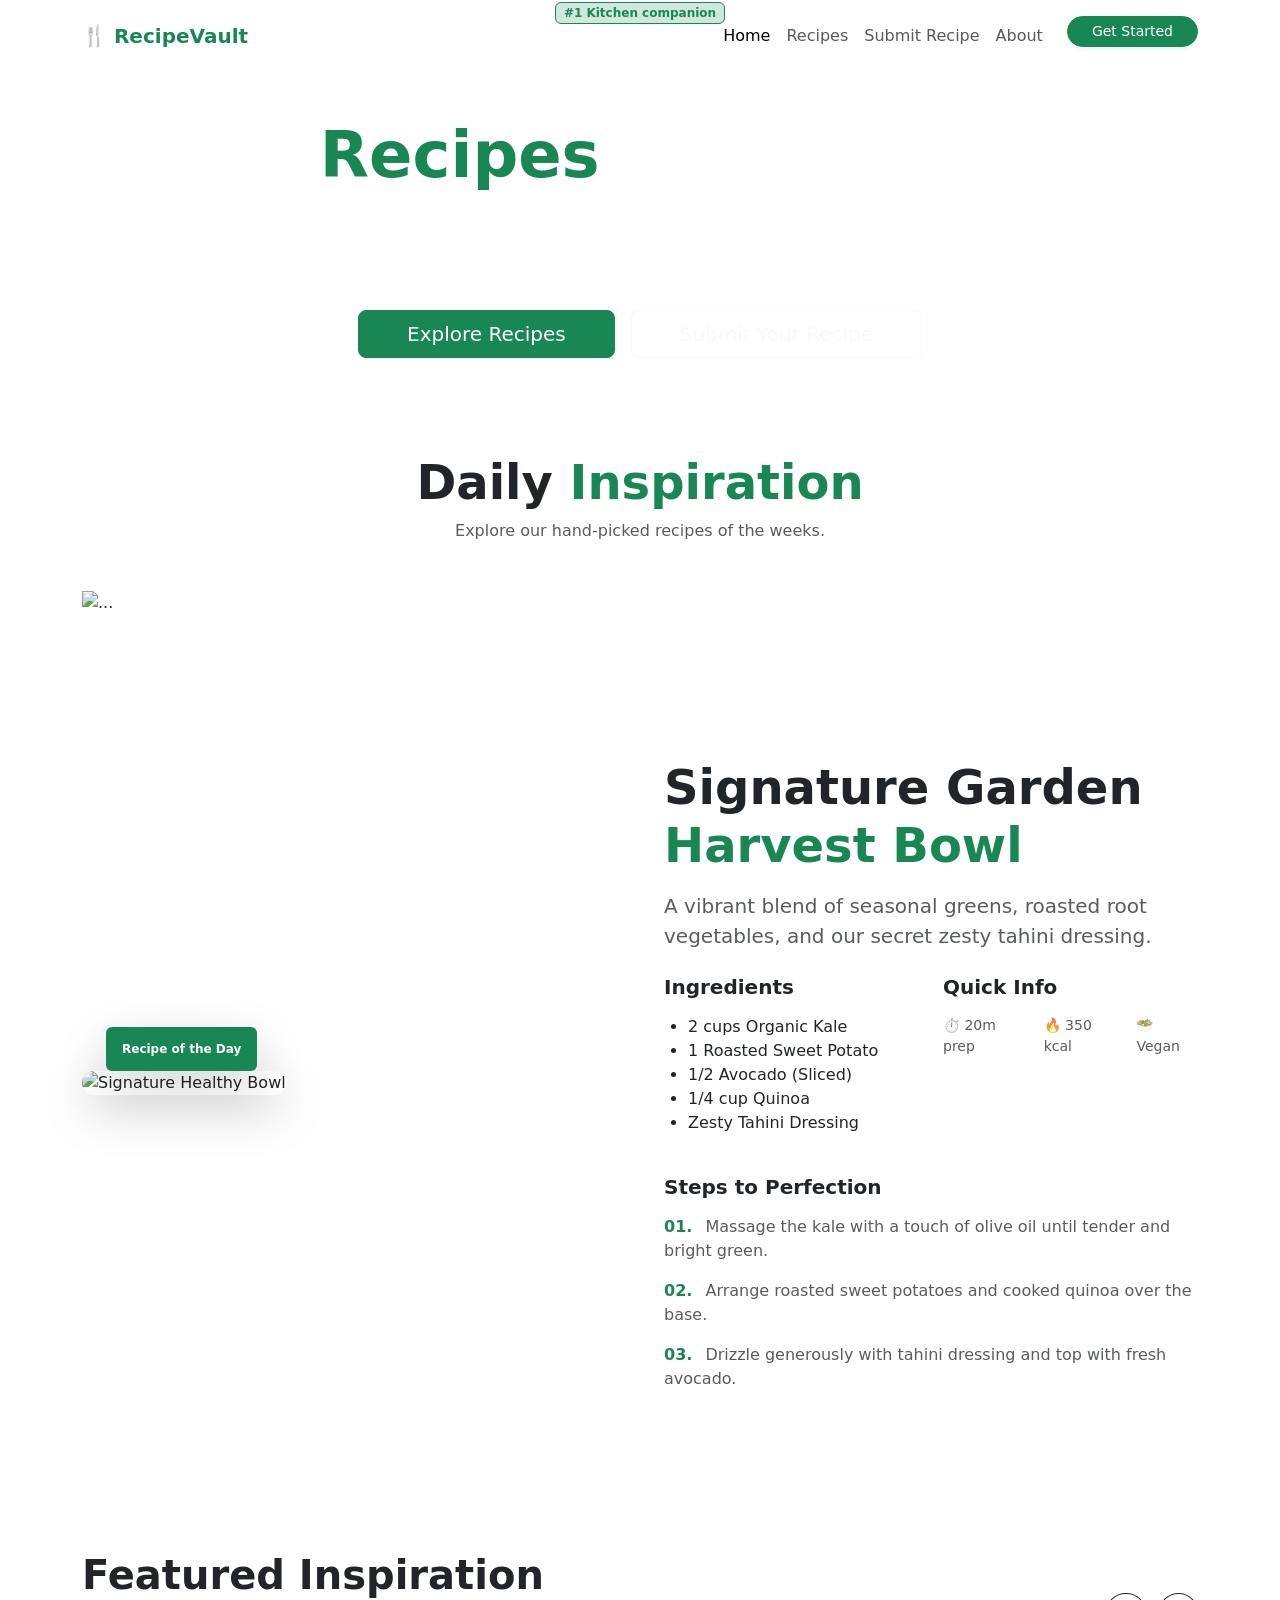
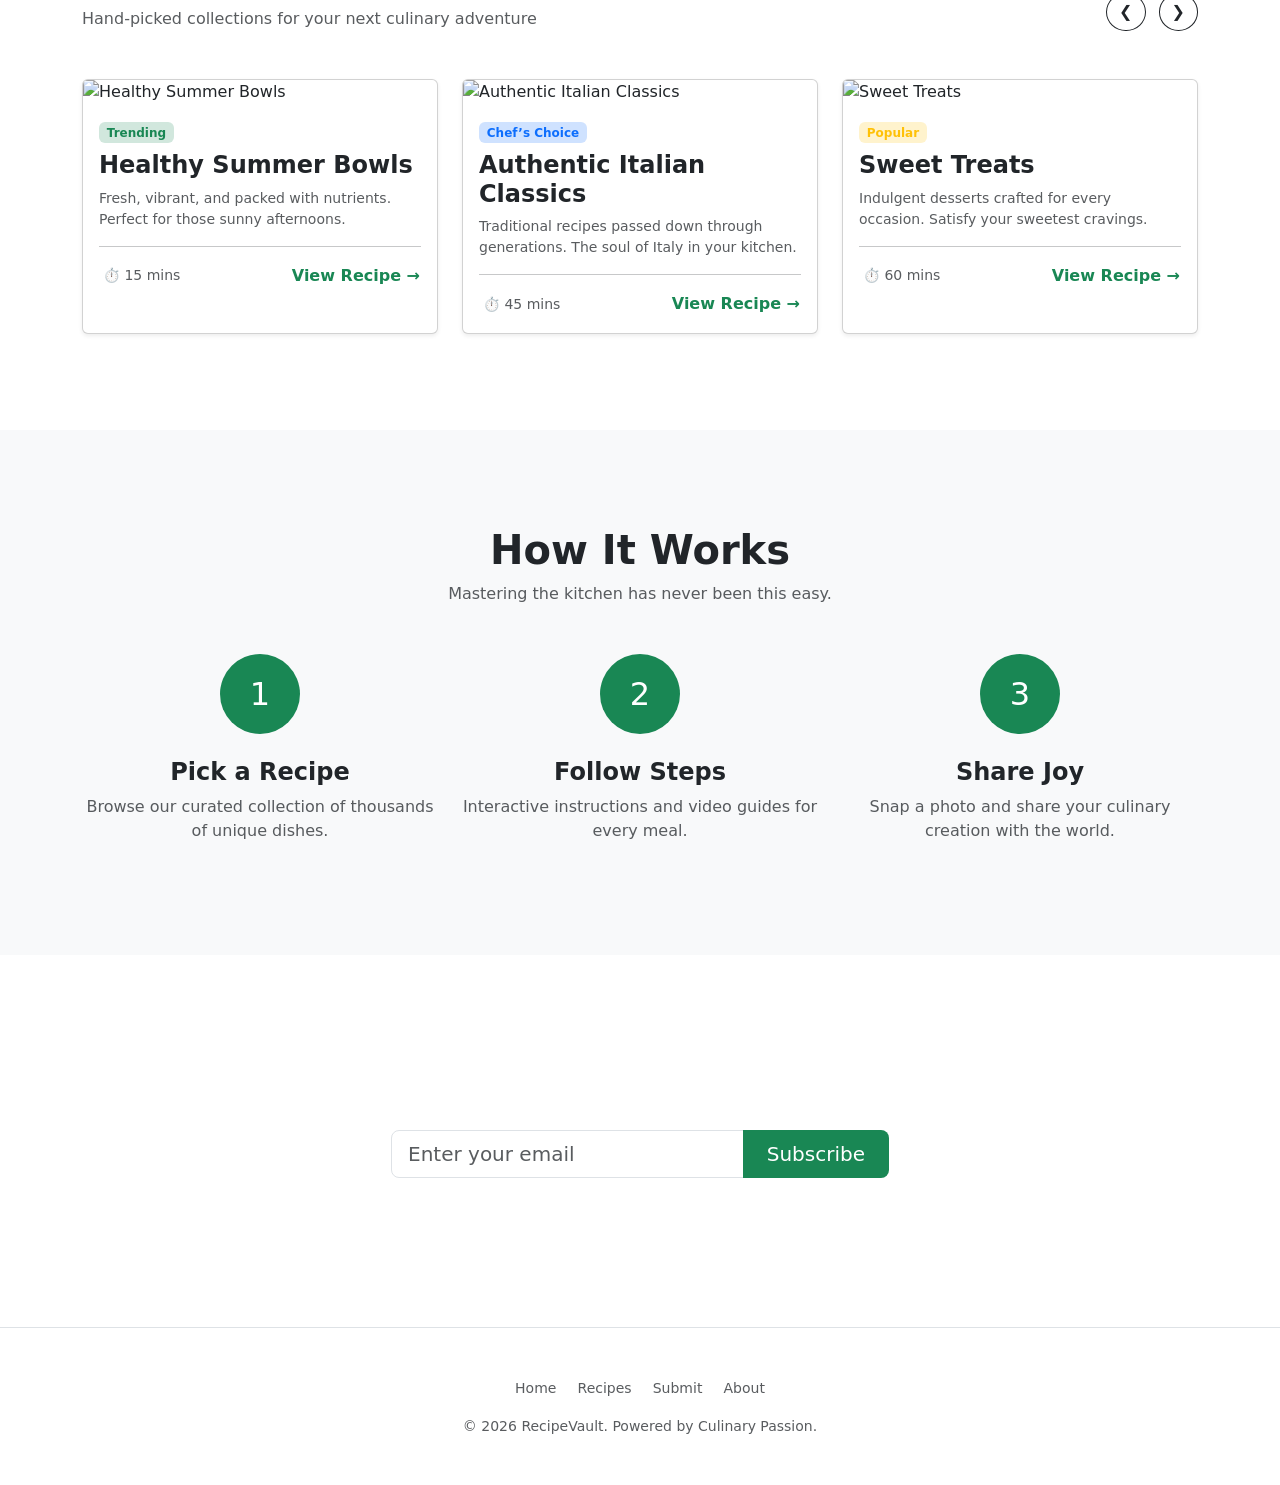
==== commit 42210d25: "Add CSS and JavaScript files; update file paths in HTML files" ====
--- a/index.html
+++ b/index.html
@@ -5,7 +5,7 @@
     <meta name="viewport" content="width=device-width, initial-scale=1">
     <title>RecipeVault</title>
     <link href="https://cdn.jsdelivr.net/npm/bootstrap@5.3.2/dist/css/bootstrap.min.css" rel="stylesheet">
-    <link rel="stylesheet" href="css/style.css">
+    <link rel="stylesheet" href="/Recipe_Vault/css/style.css">
     <link rel="stylesheet" href="https://cdnjs.cloudflare.com/ajax/libs/font-awesome/6.4.2/css/all.min.css">
 </head>
 <body>
@@ -286,6 +286,6 @@
 <script src="https://cdn.jsdelivr.net/npm/bootstrap@5.3.2/dist/js/bootstrap.bundle.min.js">
     
 </script>
-<script src="/js/script.js"></script>
+<script src="/Recipe_Vault/js/script.js"></script>
 </body>
 </html>
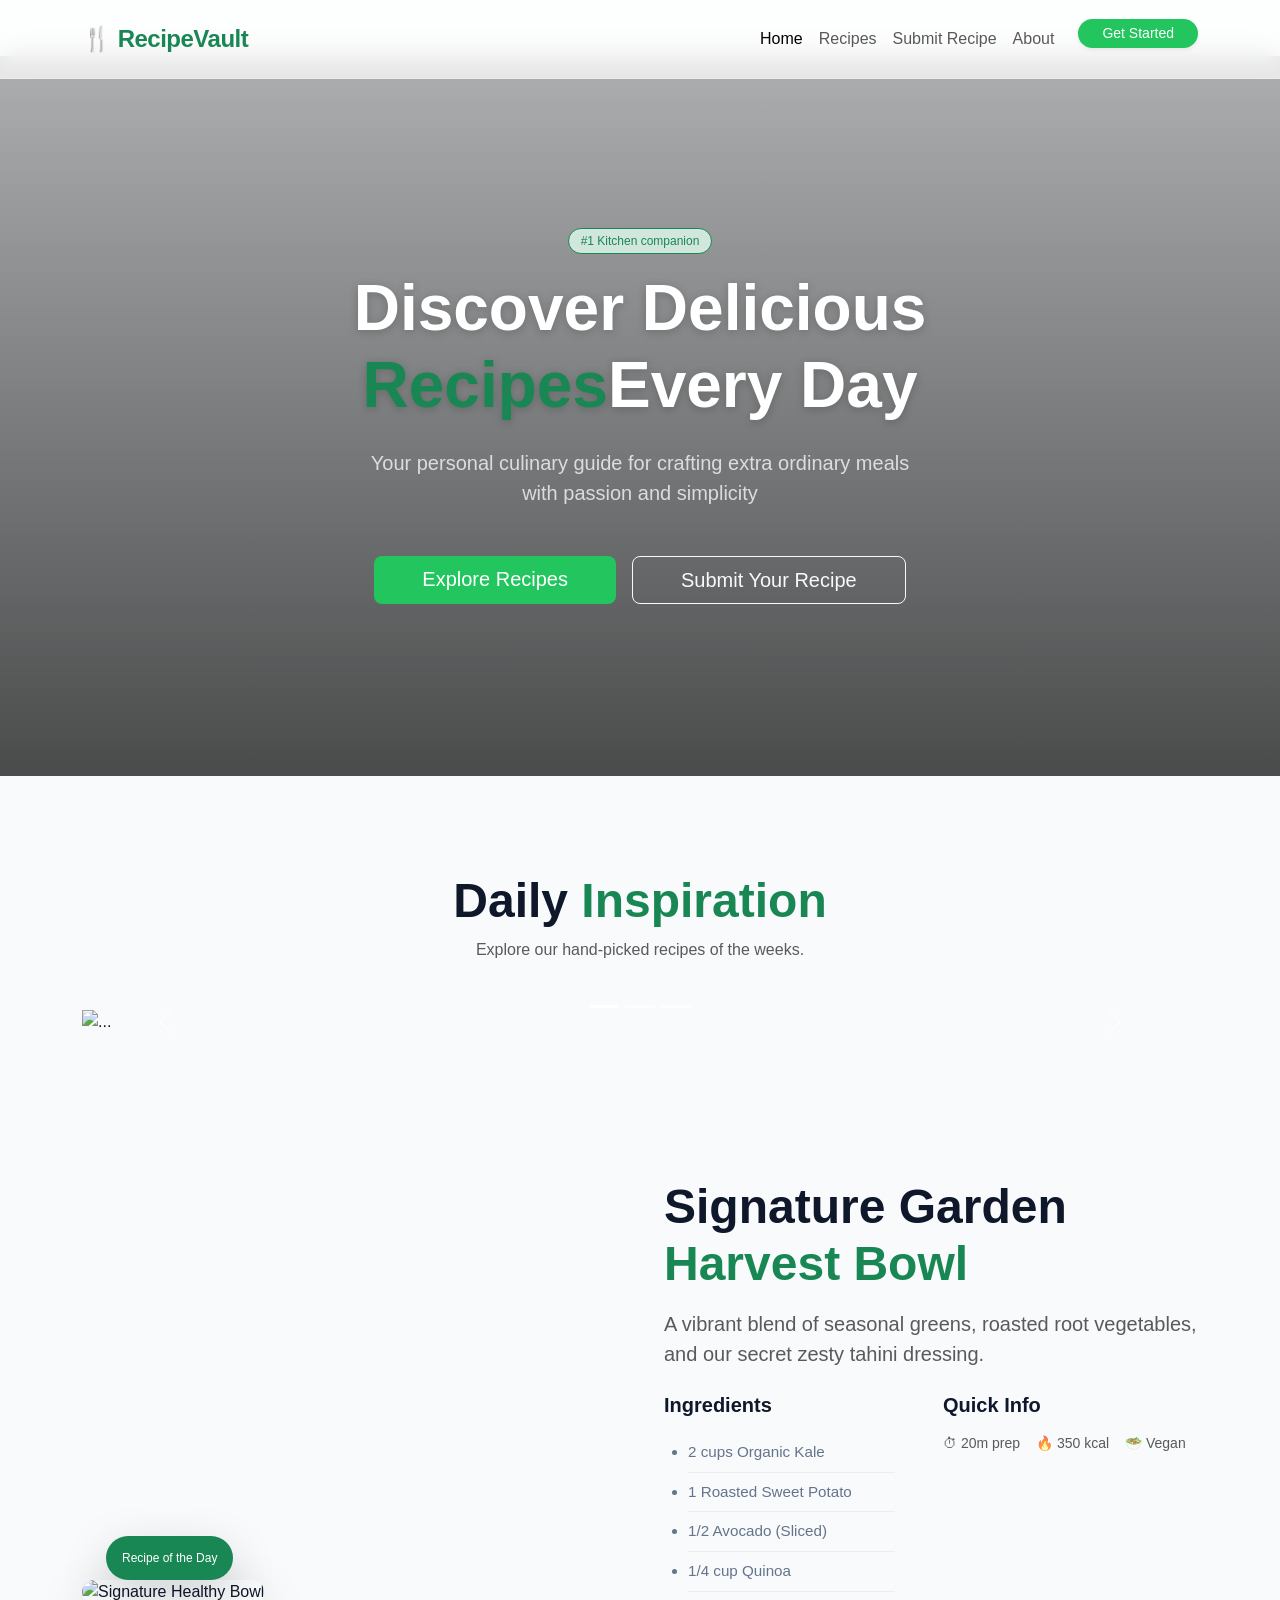
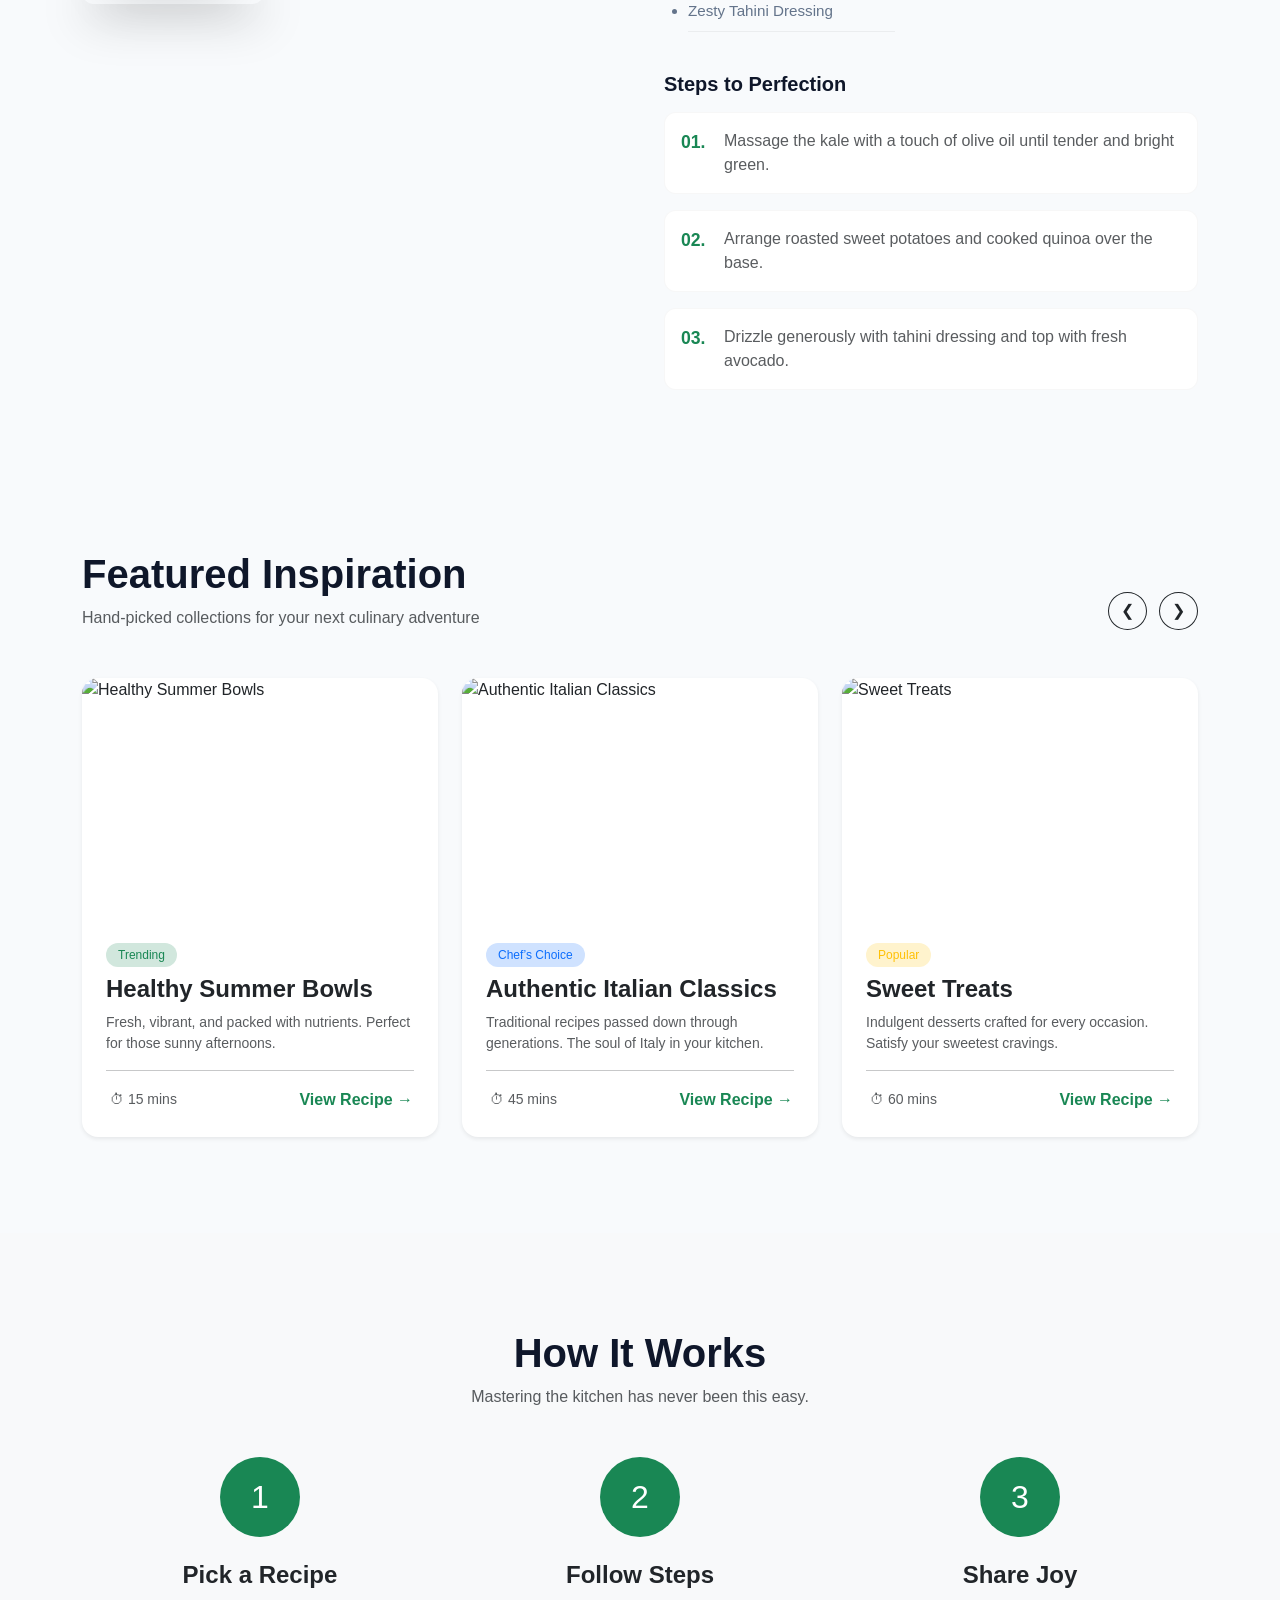
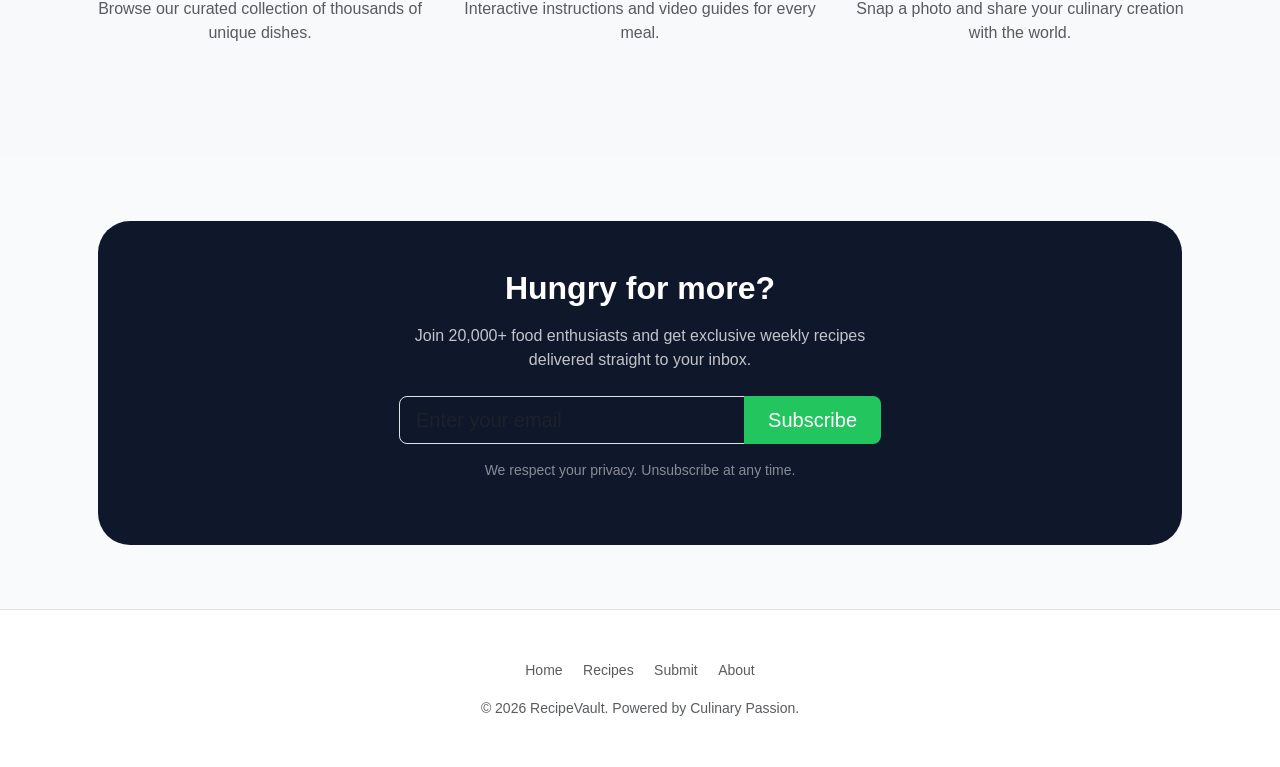
==== commit d50412ac: "Refactor file structure: update CSS and JS links, remove unused files, and add new styles and script" ====
--- a/index.html
+++ b/index.html
@@ -5,7 +5,7 @@
     <meta name="viewport" content="width=device-width, initial-scale=1">
     <title>RecipeVault</title>
     <link href="https://cdn.jsdelivr.net/npm/bootstrap@5.3.2/dist/css/bootstrap.min.css" rel="stylesheet">
-    <link rel="stylesheet" href="/Recipe_Vault/css/style.css">
+    <link rel="stylesheet" href="style.css">
     <link rel="stylesheet" href="https://cdnjs.cloudflare.com/ajax/libs/font-awesome/6.4.2/css/all.min.css">
 </head>
 <body>
@@ -286,6 +286,6 @@
 <script src="https://cdn.jsdelivr.net/npm/bootstrap@5.3.2/dist/js/bootstrap.bundle.min.js">
     
 </script>
-<script src="/Recipe_Vault/js/script.js"></script>
+<script src="script.js"></script>
 </body>
 </html>
--- a/style.css
+++ b/style.css
@@ -0,0 +1,166 @@
+:root {
+    --primary: #22c55e;
+    --primary-hover: #16a34a;
+    --secondary: #64748b;
+    --accent: #f59e0b;
+    --background: #f8fafc;
+    --surface: #ffffff;
+    --glass: rgba(255, 255, 255, 0.7);
+    --glass-border: rgba(255, 255, 255, 0.2);
+    --text-main: #0f172a;
+    --text-muted: #64748b;
+    --shadow-sm: 0 1px 2px 0 rgb(0 0 0 / 0.05);
+    --shadow-md: 0 4px 6px -1px rgb(0 0 0 / 0.1), 0 2px 4px -2px rgb(0 0 0 / 0.1);
+    --shadow-lg: 0 10px 15px -3px rgb(0 0 0 / 0.1), 0 4px 6px -4px rgb(0 0 0 / 0.1);
+    --radius: 1rem;
+    --transition: all 0.3s cubic-bezier(0.4, 0, 0.2, 1);
+}
+
+@import url('https://fonts.googleapis.com/css2?family=Outfit:wght@300;400;600;700&display=swap');
+
+body {
+    font-family: 'Outfit', sans-serif;
+    background-color: var(--background);
+    color: var(--text-main);
+    overflow-x: hidden;
+}
+.navbar {
+    background: var(--glass) !important;
+    backdrop-filter: blur(12px);
+    -webkit-backdrop-filter: blur(12px);
+    border-bottom: 1px solid var(--glass-border);
+    transition: var(--transition);
+}
+
+.navbar-brand {
+    font-size: 1.5rem;
+    letter-spacing: -0.5px;
+}
+
+.hero-section {
+    position: relative;
+    height: 80vh;
+    min-height: 600px;
+    background: url('https://images.unsplash.com/photo-1543353071-873f17a7a088?auto=format&fit=crop&w=1600&q=80') center/cover no-repeat;
+    display: flex;
+    align-items: center;
+    justify-content: center;
+    margin-top: 56px;
+    overflow: hidden;
+}
+.hero-section::before {
+    content: '';
+    position: absolute;
+    inset: 0;
+    background: linear-gradient(to bottom, rgba(0, 0, 0, 0.3) 0%, rgba(0, 0, 0, 0.7) 100%);
+    z-index: 1;
+}
+
+.hero-content {
+    position: relative;
+    z-index: 2;
+    max-width: 800px;
+}
+
+.hero-section h1 {
+    font-size: 4rem;
+    font-weight: 700;
+    margin-bottom: 1.5rem;
+    text-shadow: 0 2px 10px rgba(0, 0, 0, 0.2);
+}
+.recipe-card {
+    border: none;
+    border-radius: var(--radius);
+    overflow: hidden;
+    transition: var(--transition);
+    background: var(--surface);
+}
+
+.recipe-card:hover {
+    transform: translateY(-8px);
+    box-shadow: var(--shadow-lg);
+}
+
+.recipe-card img {
+    height: 240px;
+    object-fit: cover;
+    transition: var(--transition);
+}
+
+.recipe-card:hover img {
+    transform: scale(1.05);
+}
+
+.recipe-card .card-body {
+    padding: 1.5rem;
+}
+
+.badge {
+    padding: 0.5em 1em;
+    border-radius: 2rem;
+    font-weight: 500;
+}
+
+.btn.btn-success {
+    background-color: var(--primary);
+    border: none;
+}
+
+.btn.btn-success:hover {
+    background-color: var(--primary-hover);
+}
+.newsletter-section {
+    background: var(--text-main);
+    padding: 5rem 0;
+    border-radius: 2rem;
+    margin: 4rem 1rem;
+}
+.ingredients-list li {
+    padding: 0.5rem 0;
+    font-size: 0.95rem;
+    color: var(--text-muted);
+    border-bottom: 1px solid rgba(0, 0, 0, 0.05);
+}
+
+.ingredients-list .form-check-input:checked+span {
+    text-decoration: line-through;
+    opacity: 0.6;
+}
+
+.instruction-step {
+    display: flex;
+    align-items: flex-start;
+    padding: 1rem;
+    background: var(--surface);
+    border-radius: 0.75rem;
+    border: 1px solid rgba(0, 0, 0, 0.03);
+    transition: var(--transition);
+}
+
+.instruction-step:hover {
+    border-color: var(--primary);
+    transform: translateX(5px);
+}
+
+.step-number {
+    font-size: 1.1rem;
+    min-width: 35px;
+}
+
+
+
+@media (max-width: 768px) {
+    .hero-section h1 {
+        font-size: 2.5rem;
+    }
+}
+.reveal{
+    opacity:0;
+    transform:translateY(40px);
+    transition:1s;
+}
+
+.reveal.active{
+    opacity:1;
+    transform:translateY(0);
+}
